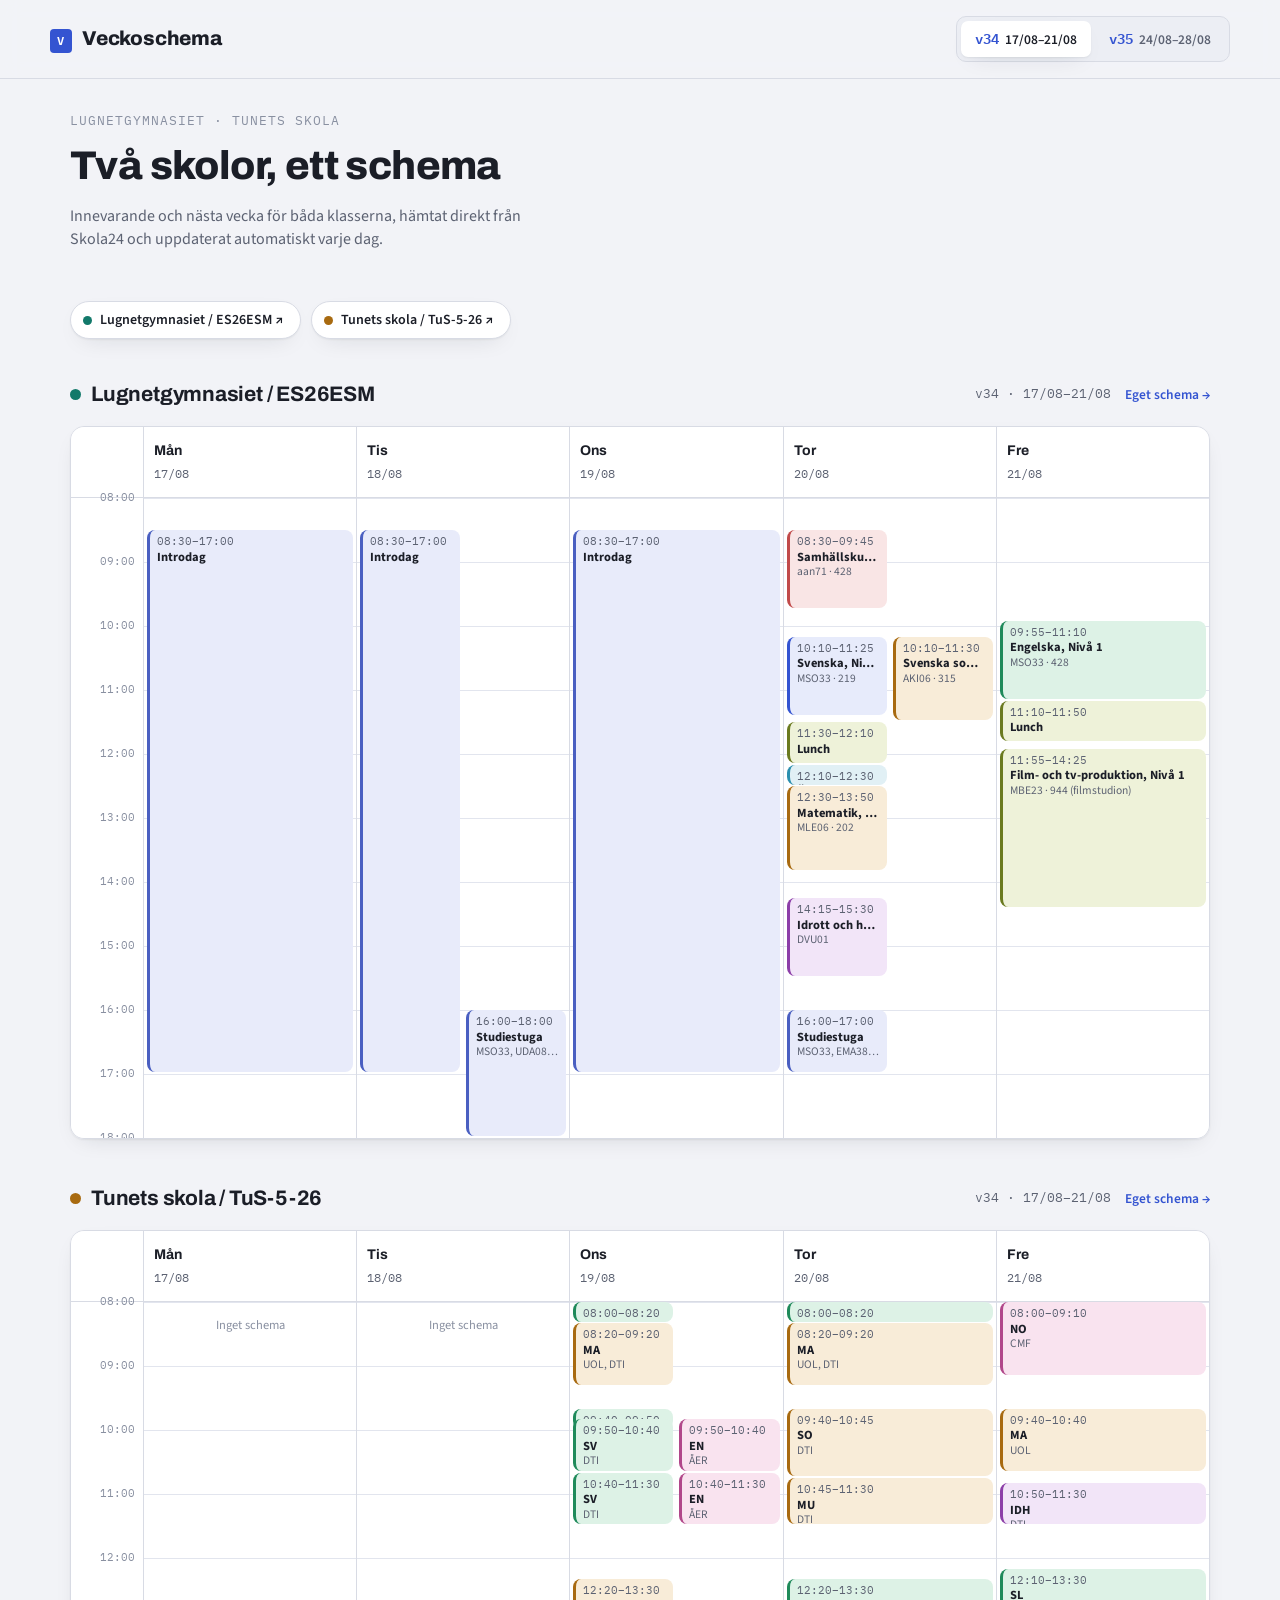
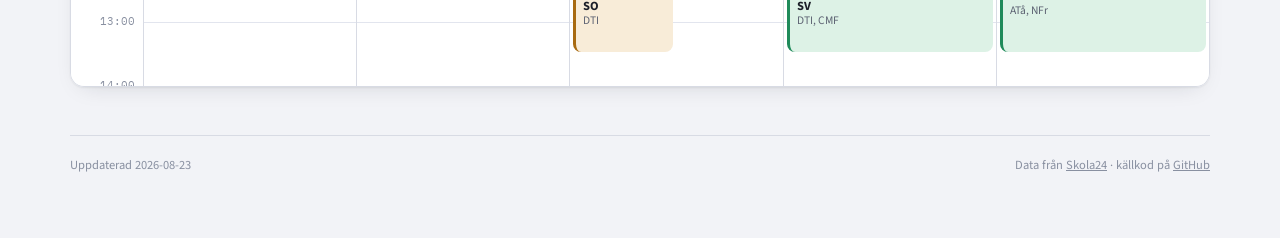
==== index.html @ 5533b7d4 "Bygg veckoschema-sajt för GitHub Pages Statisk sajt med översikt över båda skolorna (index.html) och" ====
<!doctype html>
<html lang="sv">
<head>
<meta charset="utf-8">
<meta name="viewport" content="width=device-width, initial-scale=1">
<title>Veckoschema</title>
<meta name="description" content="Skolschema för Lugnetgymnasiet och Tunets skola, innevarande och nästa vecka.">
<link rel="preconnect" href="https://fonts.googleapis.com">
<link rel="preconnect" href="https://fonts.gstatic.com" crossorigin>
<link href="https://fonts.googleapis.com/css2?family=Archivo:wght@600;700;800&family=Source+Sans+3:wght@400;500;600;700&family=IBM+Plex+Mono:wght@400;500;600&display=swap" rel="stylesheet">
<link rel="stylesheet" href="assets/style.css">
<link rel="icon" href="data:image/svg+xml,<svg xmlns=%22http://www.w3.org/2000/svg%22 viewBox=%220 0 100 100%22><text y=%22.9em%22 font-size=%2290%22>🗓️</text></svg>">
</head>
<body>
<header class="site-header">
  <div class="site-header__inner">
    <a class="brand" href="index.html">
      <span class="brand__mark">V</span>
      <span class="brand__name">Veckoschema</span>
    </a>
    <div id="week-switcher-slot"></div>
  </div>
</header>

<main class="page">
  <div class="hero">
    <span class="hero__eyebrow">Lugnetgymnasiet · Tunets skola</span>
    <h1>Två skolor, ett schema</h1>
    <p>Innevarande och nästa vecka för båda klasserna, hämtat direkt från Skola24 och uppdaterat automatiskt varje dag.</p>
  </div>

  <div id="app">
    <p class="load-state">Läser in schema…</p>
  </div>

  <footer class="site-footer">
    <span id="updated-note"></span>
    <span>Data från <a href="https://web.skola24.se" target="_blank" rel="noopener">Skola24</a> · källkod på <a href="https://github.com/daniel-oster/schema" target="_blank" rel="noopener">GitHub</a></span>
  </footer>
</main>

<script src="assets/app.js"></script>
<script>initIndexPage();</script>
</body>
</html>
---- assets/style.css ----
/* ---------------------------------------------------------------------
   Veckoschema — design tokens
   Light palette lives on bare :root. Dark redefines tokens twice: once
   for the OS-level preference (guarded so an explicit light choice
   wins), once for an explicit [data-theme="dark"] toggle.
------------------------------------------------------------------------ */

:root {
  --bg: #f2f3f7;
  --surface: #ffffff;
  --surface-2: #eceef4;
  --surface-3: #e2e5ee;
  --border: #d8dbe4;
  --text: #1b1e27;
  --text-muted: #5c6272;
  --text-faint: #8990a1;

  --accent: #3454d1;
  --accent-strong: #263e9e;
  --accent-tint: #e7ebfb;
  --accent-contrast: #ffffff;

  --school-a: #12796a;
  --school-a-tint: #dff2ee;
  --school-b: #a86a10;
  --school-b-tint: #f8ecd8;

  --shadow: 0 1px 2px rgba(23, 26, 38, 0.06), 0 8px 24px -12px rgba(23, 26, 38, 0.18);

  --cat-0: #3454d1;
  --cat-1: #12796a;
  --cat-2: #a86a10;
  --cat-3: #8c3ea8;
  --cat-4: #c14a4a;
  --cat-5: #2b8fae;
  --cat-6: #6a7a1f;
  --cat-7: #b1478a;
  --cat-8: #4a5fc1;
  --cat-9: #1f8a5a;

  --cat-0-tint: #e7ebfb;
  --cat-1-tint: #dff2ee;
  --cat-2-tint: #f8ecd8;
  --cat-3-tint: #f2e5f8;
  --cat-4-tint: #f9e5e5;
  --cat-5-tint: #e1f0f5;
  --cat-6-tint: #eef2d9;
  --cat-7-tint: #f9e3ef;
  --cat-8-tint: #e8ebfa;
  --cat-9-tint: #ddf2e6;

  --font-display: "Archivo", "Arial Narrow", sans-serif;
  --font-body: "Source Sans 3", "Segoe UI", sans-serif;
  --font-mono: "IBM Plex Mono", "SFMono-Regular", Consolas, monospace;

  color-scheme: light;
}

@media (prefers-color-scheme: dark) {
  :root:not([data-theme="light"]) {
    --bg: #12141b;
    --surface: #1a1d26;
    --surface-2: #21252f;
    --surface-3: #2a2f3b;
    --border: #343a48;
    --text: #e8eaf1;
    --text-muted: #9aa1b3;
    --text-faint: #6c7386;

    --accent: #8098ff;
    --accent-strong: #aebbff;
    --accent-tint: #212a4a;
    --accent-contrast: #0d1020;

    --school-a: #4bd2b8;
    --school-a-tint: #113630;
    --school-b: #eab255;
    --school-b-tint: #3c2c10;

    --shadow: 0 1px 2px rgba(0, 0, 0, 0.3), 0 12px 28px -14px rgba(0, 0, 0, 0.6);

    --cat-0: #8098ff;
    --cat-1: #4bd2b8;
    --cat-2: #eab255;
    --cat-3: #cf90e6;
    --cat-4: #e58a8a;
    --cat-5: #7bc7e0;
    --cat-6: #b8cc5a;
    --cat-7: #e594c1;
    --cat-8: #9aa8ff;
    --cat-9: #6fd99a;

    --cat-0-tint: #212a4a;
    --cat-1-tint: #113630;
    --cat-2-tint: #3c2c10;
    --cat-3-tint: #341f3c;
    --cat-4-tint: #3a2020;
    --cat-5-tint: #17323c;
    --cat-6-tint: #2c3312;
    --cat-7-tint: #3a2030;
    --cat-8-tint: #232a4a;
    --cat-9-tint: #123626;

    color-scheme: dark;
  }
}

:root[data-theme="dark"] {
  --bg: #12141b;
  --surface: #1a1d26;
  --surface-2: #21252f;
  --surface-3: #2a2f3b;
  --border: #343a48;
  --text: #e8eaf1;
  --text-muted: #9aa1b3;
  --text-faint: #6c7386;

  --accent: #8098ff;
  --accent-strong: #aebbff;
  --accent-tint: #212a4a;
  --accent-contrast: #0d1020;

  --school-a: #4bd2b8;
  --school-a-tint: #113630;
  --school-b: #eab255;
  --school-b-tint: #3c2c10;

  --shadow: 0 1px 2px rgba(0, 0, 0, 0.3), 0 12px 28px -14px rgba(0, 0, 0, 0.6);

  --cat-0: #8098ff;
  --cat-1: #4bd2b8;
  --cat-2: #eab255;
  --cat-3: #cf90e6;
  --cat-4: #e58a8a;
  --cat-5: #7bc7e0;
  --cat-6: #b8cc5a;
  --cat-7: #e594c1;
  --cat-8: #9aa8ff;
  --cat-9: #6fd99a;

  --cat-0-tint: #212a4a;
  --cat-1-tint: #113630;
  --cat-2-tint: #3c2c10;
  --cat-3-tint: #341f3c;
  --cat-4-tint: #3a2020;
  --cat-5-tint: #17323c;
  --cat-6-tint: #2c3312;
  --cat-7-tint: #3a2030;
  --cat-8-tint: #232a4a;
  --cat-9-tint: #123626;

  color-scheme: dark;
}

/* ------------------------------ Reset ------------------------------ */

*,
*::before,
*::after {
  box-sizing: border-box;
}

html {
  -webkit-text-size-adjust: 100%;
}

body {
  margin: 0;
  background: var(--bg);
  color: var(--text);
  font-family: var(--font-body);
  font-size: 16px;
  line-height: 1.45;
  -webkit-font-smoothing: antialiased;
}

h1, h2, h3, p {
  margin: 0;
}

a {
  color: var(--accent);
}

button {
  font: inherit;
  color: inherit;
}

@media (prefers-reduced-motion: reduce) {
  * {
    animation-duration: 0.001ms !important;
    transition-duration: 0.001ms !important;
  }
}

/* ------------------------------ Shell ------------------------------ */

.page {
  max-width: 1180px;
  margin: 0 auto;
  padding: 0 20px 64px;
}

.site-header {
  position: sticky;
  top: 0;
  z-index: 20;
  background: color-mix(in srgb, var(--bg) 88%, transparent);
  backdrop-filter: blur(10px);
  border-bottom: 1px solid var(--border);
  padding: 16px 20px;
  margin-bottom: 28px;
}

.site-header__inner {
  max-width: 1180px;
  margin: 0 auto;
  display: flex;
  flex-wrap: wrap;
  align-items: center;
  justify-content: space-between;
  gap: 14px;
}

.brand {
  display: flex;
  align-items: baseline;
  gap: 10px;
  text-decoration: none;
  color: var(--text);
}

.brand__mark {
  font-family: var(--font-mono);
  font-size: 12px;
  font-weight: 600;
  letter-spacing: 0.08em;
  color: var(--accent-contrast);
  background: var(--accent);
  padding: 3px 7px;
  border-radius: 4px;
}

.brand__name {
  font-family: var(--font-display);
  font-weight: 800;
  font-size: 20px;
  letter-spacing: -0.01em;
}

.back-link {
  font-family: var(--font-body);
  font-weight: 600;
  font-size: 14px;
  text-decoration: none;
  color: var(--text-muted);
  display: inline-flex;
  align-items: center;
  gap: 6px;
}

.back-link:hover {
  color: var(--accent);
}

/* --------------------------- Week switcher -------------------------- */

.week-switcher {
  display: inline-flex;
  gap: 4px;
  background: var(--surface-2);
  border: 1px solid var(--border);
  border-radius: 10px;
  padding: 4px;
}

.week-btn {
  appearance: none;
  border: none;
  background: transparent;
  color: var(--text-muted);
  border-radius: 7px;
  padding: 7px 14px;
  font-weight: 600;
  font-size: 13.5px;
  cursor: pointer;
  white-space: nowrap;
}

.week-btn[aria-pressed="true"] {
  background: var(--surface);
  color: var(--text);
  box-shadow: var(--shadow);
}

.week-btn__num {
  font-family: var(--font-mono);
  color: var(--accent);
  margin-right: 6px;
}

.week-btn[aria-pressed="true"] .week-btn__num {
  color: var(--accent);
}

.updated-note {
  font-size: 12.5px;
  color: var(--text-faint);
  font-family: var(--font-mono);
}

/* ------------------------------ Hero -------------------------------- */

.hero {
  padding: 4px 0 28px;
}

.hero__eyebrow {
  font-family: var(--font-mono);
  font-size: 12.5px;
  letter-spacing: 0.08em;
  text-transform: uppercase;
  color: var(--text-faint);
  margin-bottom: 8px;
  display: block;
}

.hero h1 {
  font-family: var(--font-display);
  font-weight: 800;
  font-size: clamp(28px, 4vw, 40px);
  letter-spacing: -0.015em;
  text-wrap: balance;
}

.hero p {
  margin-top: 10px;
  color: var(--text-muted);
  max-width: 60ch;
}

/* ---------------------------- Quick nav ------------------------------ */

.quick-nav {
  display: flex;
  flex-wrap: wrap;
  gap: 10px;
  margin: 22px 0 40px;
}

.quick-nav a {
  display: inline-flex;
  align-items: center;
  gap: 8px;
  text-decoration: none;
  background: var(--surface);
  border: 1px solid var(--border);
  border-radius: 999px;
  padding: 8px 16px 8px 12px;
  font-weight: 600;
  font-size: 14px;
  color: var(--text);
  box-shadow: var(--shadow);
}

.quick-nav .dot {
  width: 9px;
  height: 9px;
  border-radius: 50%;
  flex: none;
}

/* --------------------------- School section --------------------------- */

.school-section {
  margin-bottom: 44px;
}

.school-head {
  display: flex;
  align-items: center;
  justify-content: space-between;
  flex-wrap: wrap;
  gap: 12px;
  margin-bottom: 16px;
}

.school-head__title {
  display: flex;
  align-items: center;
  gap: 10px;
}

.dot {
  width: 11px;
  height: 11px;
  border-radius: 50%;
  flex: none;
}

.school-head h2 {
  font-family: var(--font-display);
  font-weight: 700;
  font-size: 21px;
  letter-spacing: -0.01em;
}

.school-head__meta {
  font-size: 13px;
  color: var(--text-muted);
  font-family: var(--font-mono);
}

.open-link {
  font-size: 13.5px;
  font-weight: 600;
  text-decoration: none;
  color: var(--accent);
  white-space: nowrap;
}

/* ------------------------------ Day grid ------------------------------ */

.grid-scroll {
  overflow-x: auto;
  border: 1px solid var(--border);
  border-radius: 14px;
  background: var(--surface);
  box-shadow: var(--shadow);
}

.day-grid {
  display: grid;
  min-width: 640px;
}

.day-grid__row-header {
  display: grid;
  grid-template-columns: var(--grid-cols);
  border-bottom: 1px solid var(--border);
}

.gutter-cell {
  padding: 12px 10px;
}

.day-col__header {
  padding: 12px 10px;
  text-align: left;
  border-left: 1px solid var(--border);
}

.day-col__header .weekday {
  font-family: var(--font-display);
  font-weight: 700;
  font-size: 14px;
}

.day-col__header .date {
  font-family: var(--font-mono);
  font-size: 12px;
  color: var(--text-muted);
}

.day-col__header.is-today {
  background: var(--accent-tint);
}

.day-col__header.is-today .weekday {
  color: var(--accent-strong);
}

.day-grid__body {
  display: grid;
  grid-template-columns: var(--grid-cols);
  position: relative;
}

.gutter {
  position: relative;
  border-right: none;
}

.gutter__label {
  position: absolute;
  right: 8px;
  transform: translateY(-50%);
  font-family: var(--font-mono);
  font-size: 11px;
  color: var(--text-faint);
}

.day-col {
  position: relative;
  border-left: 1px solid var(--border);
}

.hour-line {
  position: absolute;
  left: 0;
  right: 0;
  border-top: 1px solid var(--surface-3);
}

.now-line {
  position: absolute;
  left: 0;
  right: 0;
  border-top: 2px solid var(--accent);
  z-index: 5;
}

.now-line::before {
  content: "";
  position: absolute;
  left: -4px;
  top: -4px;
  width: 8px;
  height: 8px;
  border-radius: 50%;
  background: var(--accent);
}

.lesson {
  position: absolute;
  left: 3px;
  right: 3px;
  border-radius: 8px;
  padding: 5px 7px;
  overflow: hidden;
  border-left: 3px solid var(--cat-color, var(--accent));
  background: var(--cat-tint, var(--accent-tint));
  font-size: 12.5px;
  line-height: 1.3;
}

.lesson__time {
  font-family: var(--font-mono);
  font-size: 10.5px;
  color: var(--text-muted);
  display: block;
}

.lesson__subject {
  font-weight: 700;
  color: var(--text);
  display: block;
  white-space: nowrap;
  overflow: hidden;
  text-overflow: ellipsis;
}

.lesson__meta {
  color: var(--text-muted);
  display: block;
  white-space: nowrap;
  overflow: hidden;
  text-overflow: ellipsis;
  font-size: 11.5px;
}

.empty-note {
  position: absolute;
  top: 14px;
  left: 0;
  right: 0;
  text-align: center;
  color: var(--text-faint);
  font-size: 12.5px;
}

/* ------------------------------- Footer -------------------------------- */

.site-footer {
  margin-top: 48px;
  padding-top: 20px;
  border-top: 1px solid var(--border);
  color: var(--text-faint);
  font-size: 12.5px;
  display: flex;
  flex-wrap: wrap;
  gap: 8px 16px;
  justify-content: space-between;
}

.site-footer a {
  color: var(--text-faint);
}

/* ------------------------------- States --------------------------------- */

.load-state {
  padding: 60px 0;
  text-align: center;
  color: var(--text-muted);
}

.load-state.is-error {
  color: var(--cat-4);
}

:focus-visible {
  outline: 2px solid var(--accent);
  outline-offset: 2px;
}

@media (max-width: 640px) {
  .page {
    padding: 0 12px 48px;
  }

  .site-header {
    padding: 12px;
  }
}
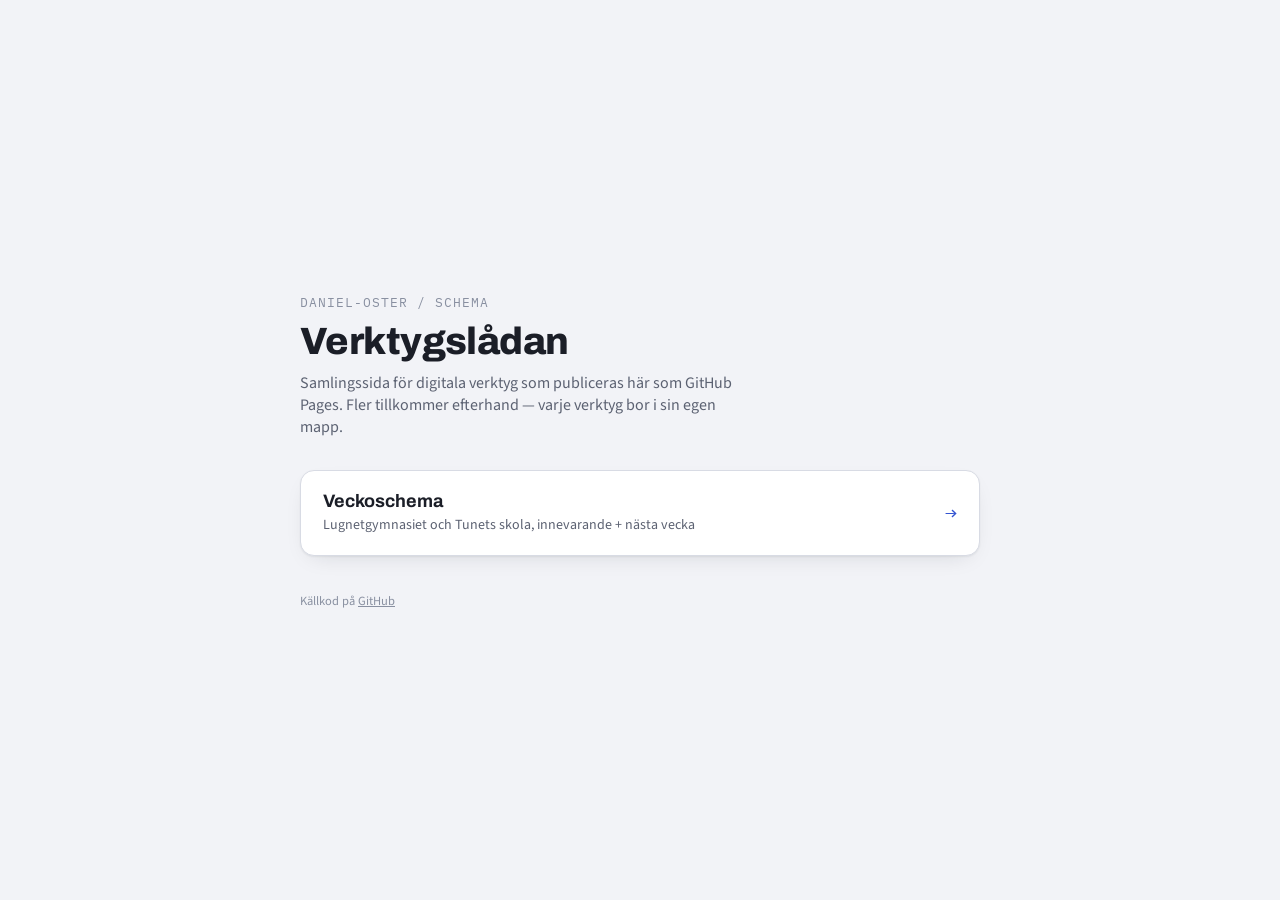
==== commit 1b02f379: "Flytta veckoschemat till schedule/ och lägg till en verktygshubb Roten är nu en lätt landningssida s" ====
--- a/index.html
+++ b/index.html
@@ -3,43 +3,146 @@
 <head>
 <meta charset="utf-8">
 <meta name="viewport" content="width=device-width, initial-scale=1">
-<title>Veckoschema</title>
-<meta name="description" content="Skolschema för Lugnetgymnasiet och Tunets skola, innevarande och nästa vecka.">
+<title>Verktygslådan</title>
+<meta name="description" content="Samlingssida för familjens digitala verktyg, publicerade som GitHub Pages.">
 <link rel="preconnect" href="https://fonts.googleapis.com">
 <link rel="preconnect" href="https://fonts.gstatic.com" crossorigin>
 <link href="https://fonts.googleapis.com/css2?family=Archivo:wght@600;700;800&family=Source+Sans+3:wght@400;500;600;700&family=IBM+Plex+Mono:wght@400;500;600&display=swap" rel="stylesheet">
-<link rel="stylesheet" href="assets/style.css">
-<link rel="icon" href="data:image/svg+xml,<svg xmlns=%22http://www.w3.org/2000/svg%22 viewBox=%220 0 100 100%22><text y=%22.9em%22 font-size=%2290%22>🗓️</text></svg>">
+<link rel="icon" href="data:image/svg+xml,<svg xmlns=%22http://www.w3.org/2000/svg%22 viewBox=%220 0 100 100%22><text y=%22.9em%22 font-size=%2290%22>🧰</text></svg>">
+<style>
+  :root {
+    --bg: #f2f3f7;
+    --surface: #ffffff;
+    --border: #d8dbe4;
+    --text: #1b1e27;
+    --text-muted: #5c6272;
+    --text-faint: #8990a1;
+    --accent: #3454d1;
+    --accent-tint: #e7ebfb;
+    --shadow: 0 1px 2px rgba(23, 26, 38, 0.06), 0 8px 24px -12px rgba(23, 26, 38, 0.18);
+    color-scheme: light;
+  }
+  @media (prefers-color-scheme: dark) {
+    :root:not([data-theme="light"]) {
+      --bg: #12141b;
+      --surface: #1a1d26;
+      --border: #343a48;
+      --text: #e8eaf1;
+      --text-muted: #9aa1b3;
+      --text-faint: #6c7386;
+      --accent: #8098ff;
+      --accent-tint: #212a4a;
+      --shadow: 0 1px 2px rgba(0, 0, 0, 0.3), 0 12px 28px -14px rgba(0, 0, 0, 0.6);
+      color-scheme: dark;
+    }
+  }
+  :root[data-theme="dark"] {
+    --bg: #12141b;
+    --surface: #1a1d26;
+    --border: #343a48;
+    --text: #e8eaf1;
+    --text-muted: #9aa1b3;
+    --text-faint: #6c7386;
+    --accent: #8098ff;
+    --accent-tint: #212a4a;
+    --shadow: 0 1px 2px rgba(0, 0, 0, 0.3), 0 12px 28px -14px rgba(0, 0, 0, 0.6);
+    color-scheme: dark;
+  }
+  * { box-sizing: border-box; }
+  body {
+    margin: 0;
+    min-height: 100vh;
+    display: flex;
+    align-items: center;
+    background: var(--bg);
+    color: var(--text);
+    font-family: "Source Sans 3", "Segoe UI", sans-serif;
+  }
+  main {
+    max-width: 720px;
+    margin: 0 auto;
+    padding: 48px 20px;
+    width: 100%;
+  }
+  .eyebrow {
+    font-family: "IBM Plex Mono", monospace;
+    font-size: 12.5px;
+    letter-spacing: 0.08em;
+    text-transform: uppercase;
+    color: var(--text-faint);
+  }
+  h1 {
+    font-family: "Archivo", sans-serif;
+    font-weight: 800;
+    font-size: clamp(28px, 5vw, 38px);
+    letter-spacing: -0.015em;
+    margin: 8px 0 10px;
+    text-wrap: balance;
+  }
+  p.lead {
+    color: var(--text-muted);
+    max-width: 55ch;
+    margin: 0 0 32px;
+  }
+  .tools {
+    display: grid;
+    gap: 14px;
+  }
+  .tool-card {
+    display: flex;
+    align-items: center;
+    justify-content: space-between;
+    gap: 16px;
+    text-decoration: none;
+    color: var(--text);
+    background: var(--surface);
+    border: 1px solid var(--border);
+    border-radius: 14px;
+    padding: 20px 22px;
+    box-shadow: var(--shadow);
+  }
+  .tool-card__title {
+    font-family: "Archivo", sans-serif;
+    font-weight: 700;
+    font-size: 18px;
+  }
+  .tool-card__desc {
+    color: var(--text-muted);
+    font-size: 14px;
+    margin-top: 4px;
+  }
+  .tool-card__arrow {
+    font-family: "IBM Plex Mono", monospace;
+    color: var(--accent);
+    font-size: 20px;
+    flex: none;
+  }
+  footer {
+    margin-top: 36px;
+    font-size: 12.5px;
+    color: var(--text-faint);
+  }
+  footer a { color: var(--text-faint); }
+  :focus-visible { outline: 2px solid var(--accent); outline-offset: 2px; }
+</style>
 </head>
 <body>
-<header class="site-header">
-  <div class="site-header__inner">
-    <a class="brand" href="index.html">
-      <span class="brand__mark">V</span>
-      <span class="brand__name">Veckoschema</span>
+<main>
+  <span class="eyebrow">daniel-oster / schema</span>
+  <h1>Verktygslådan</h1>
+  <p class="lead">Samlingssida för digitala verktyg som publiceras här som GitHub Pages. Fler tillkommer efterhand — varje verktyg bor i sin egen mapp.</p>
+
+  <div class="tools">
+    <a class="tool-card" href="schedule/">
+      <div>
+        <div class="tool-card__title">Veckoschema</div>
+        <div class="tool-card__desc">Lugnetgymnasiet och Tunets skola, innevarande + nästa vecka</div>
+      </div>
+      <span class="tool-card__arrow">→</span>
     </a>
-    <div id="week-switcher-slot"></div>
-  </div>
-</header>
-
-<main class="page">
-  <div class="hero">
-    <span class="hero__eyebrow">Lugnetgymnasiet · Tunets skola</span>
-    <h1>Två skolor, ett schema</h1>
-    <p>Innevarande och nästa vecka för båda klasserna, hämtat direkt från Skola24 och uppdaterat automatiskt varje dag.</p>
   </div>
 
-  <div id="app">
-    <p class="load-state">Läser in schema…</p>
-  </div>
-
-  <footer class="site-footer">
-    <span id="updated-note"></span>
-    <span>Data från <a href="https://web.skola24.se" target="_blank" rel="noopener">Skola24</a> · källkod på <a href="https://github.com/daniel-oster/schema" target="_blank" rel="noopener">GitHub</a></span>
-  </footer>
+  <footer>Källkod på <a href="https://github.com/daniel-oster/schema" target="_blank" rel="noopener">GitHub</a></footer>
 </main>
-
-<script src="assets/app.js"></script>
-<script>initIndexPage();</script>
 </body>
 </html>
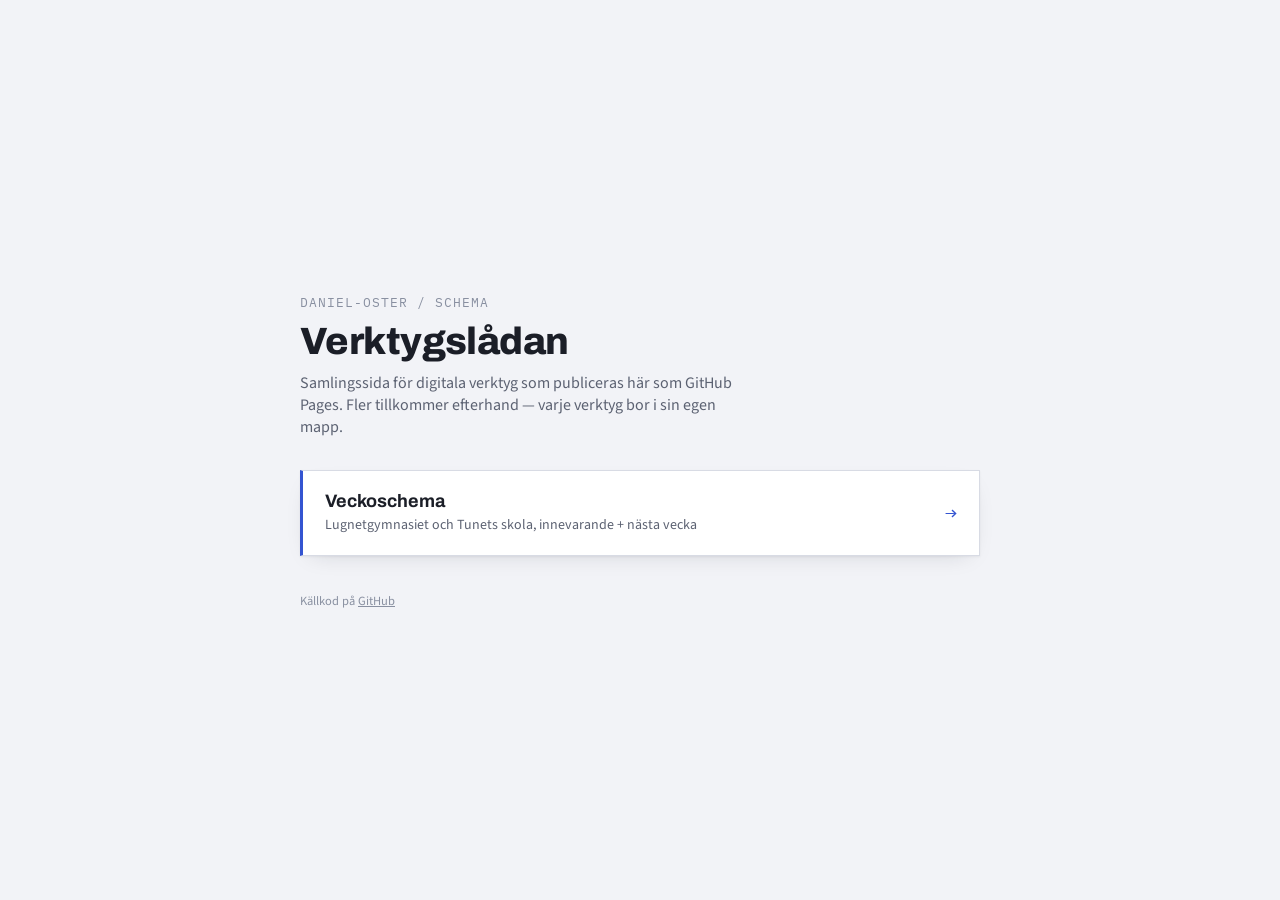
==== commit 421140c3: "Gör att hela schemat syns, och räta upp designen Veckovyn dolde det mesta av sig själv: ämnen kortad" ====
--- a/index.html
+++ b/index.html
@@ -2,7 +2,7 @@
 <html lang="sv">
 <head>
 <meta charset="utf-8">
-<meta name="viewport" content="width=device-width, initial-scale=1">
+<meta name="viewport" content="width=device-width, initial-scale=1, viewport-fit=cover">
 <title>Verktygslådan</title>
 <meta name="description" content="Samlingssida för familjens digitala verktyg, publicerade som GitHub Pages.">
 <link rel="preconnect" href="https://fonts.googleapis.com">
@@ -97,7 +97,7 @@
     color: var(--text);
     background: var(--surface);
     border: 1px solid var(--border);
-    border-radius: 14px;
+    border-left: 3px solid var(--accent);
     padding: 20px 22px;
     box-shadow: var(--shadow);
   }
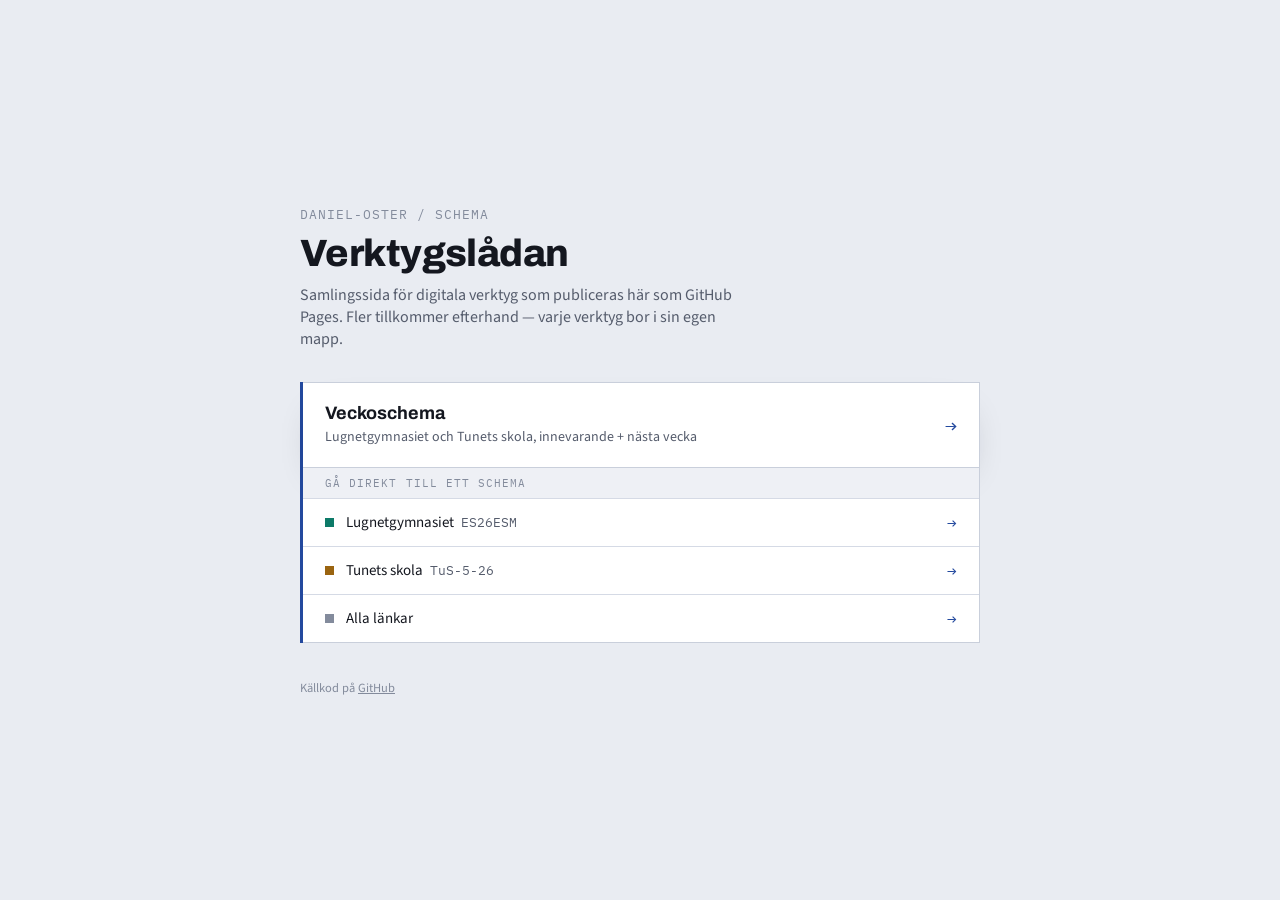
==== commit 3318af49: "Länka direkt till varje schema från startsidan, dämpa nu-linjen Startsidan hade bara en länk in i Ve" ====
--- a/index.html
+++ b/index.html
@@ -11,41 +11,53 @@
 <link rel="icon" href="data:image/svg+xml,<svg xmlns=%22http://www.w3.org/2000/svg%22 viewBox=%220 0 100 100%22><text y=%22.9em%22 font-size=%2290%22>🧰</text></svg>">
 <style>
   :root {
-    --bg: #f2f3f7;
+    --bg: #e9ecf2;
     --surface: #ffffff;
-    --border: #d8dbe4;
-    --text: #1b1e27;
-    --text-muted: #5c6272;
-    --text-faint: #8990a1;
-    --accent: #3454d1;
-    --accent-tint: #e7ebfb;
-    --shadow: 0 1px 2px rgba(23, 26, 38, 0.06), 0 8px 24px -12px rgba(23, 26, 38, 0.18);
+    --surface-2: #eef0f5;
+    --border: #c9cfdb;
+    --rule: #d5dae5;
+    --text: #14171f;
+    --text-muted: #555c6c;
+    --text-faint: #838b9c;
+    --ink: #14171f;
+    --accent: #23499e;
+    --school-a: #0d7a68;
+    --school-b: #9a6410;
+    --shadow: 0 1px 0 rgba(20, 23, 31, 0.06), 0 18px 40px -22px rgba(20, 23, 31, 0.45);
     color-scheme: light;
   }
   @media (prefers-color-scheme: dark) {
     :root:not([data-theme="light"]) {
-      --bg: #12141b;
-      --surface: #1a1d26;
-      --border: #343a48;
-      --text: #e8eaf1;
-      --text-muted: #9aa1b3;
-      --text-faint: #6c7386;
-      --accent: #8098ff;
-      --accent-tint: #212a4a;
-      --shadow: 0 1px 2px rgba(0, 0, 0, 0.3), 0 12px 28px -14px rgba(0, 0, 0, 0.6);
+      --bg: #0e1116;
+      --surface: #161a21;
+      --surface-2: #1c212a;
+      --border: #303743;
+      --rule: #232935;
+      --text: #e7eaf1;
+      --text-muted: #98a0b1;
+      --text-faint: #6a7284;
+      --ink: #e7eaf1;
+      --accent: #8aa6ff;
+      --school-a: #43cfb4;
+      --school-b: #e6ae52;
+      --shadow: 0 1px 0 rgba(0, 0, 0, 0.4), 0 22px 46px -24px rgba(0, 0, 0, 0.85);
       color-scheme: dark;
     }
   }
   :root[data-theme="dark"] {
-    --bg: #12141b;
-    --surface: #1a1d26;
-    --border: #343a48;
-    --text: #e8eaf1;
-    --text-muted: #9aa1b3;
-    --text-faint: #6c7386;
-    --accent: #8098ff;
-    --accent-tint: #212a4a;
-    --shadow: 0 1px 2px rgba(0, 0, 0, 0.3), 0 12px 28px -14px rgba(0, 0, 0, 0.6);
+      --bg: #0e1116;
+    --surface: #161a21;
+    --surface-2: #1c212a;
+    --border: #303743;
+    --rule: #232935;
+    --text: #e7eaf1;
+    --text-muted: #98a0b1;
+    --text-faint: #6a7284;
+    --ink: #e7eaf1;
+    --accent: #8aa6ff;
+    --school-a: #43cfb4;
+    --school-b: #e6ae52;
+    --shadow: 0 1px 0 rgba(0, 0, 0, 0.4), 0 22px 46px -24px rgba(0, 0, 0, 0.85);
     color-scheme: dark;
   }
   * { box-sizing: border-box; }
@@ -86,7 +98,7 @@
   }
   .tools {
     display: grid;
-    gap: 14px;
+    gap: 22px;
   }
   .tool-card {
     display: flex;
@@ -97,7 +109,7 @@
     color: var(--text);
     background: var(--surface);
     border: 1px solid var(--border);
-    border-left: 3px solid var(--accent);
+    border-left: 0;
     padding: 20px 22px;
     box-shadow: var(--shadow);
   }
@@ -116,6 +128,64 @@
     color: var(--accent);
     font-size: 20px;
     flex: none;
+  }
+  /* Direct links to one class, hung off the tool they belong to rather
+     than listed as siblings of it — they are ways into Veckoschema, not
+     separate tools. */
+  .tool {
+    border-left: 3px solid var(--accent);
+  }
+  .tool-links {
+    display: grid;
+    gap: 1px;
+    background: var(--rule);
+    border: 1px solid var(--border);
+    border-left: 0;
+    border-top: 0;
+  }
+  .tool-links__label {
+    grid-column: 1 / -1;
+    background: var(--surface-2);
+    font-family: "IBM Plex Mono", monospace;
+    font-size: 10.5px;
+    letter-spacing: 0.1em;
+    text-transform: uppercase;
+    color: var(--text-faint);
+    padding: 8px 22px;
+  }
+  .tool-link {
+    display: flex;
+    align-items: center;
+    gap: 12px;
+    text-decoration: none;
+    color: var(--text);
+    background: var(--surface);
+    padding: 13px 22px;
+  }
+  .tool-link__dot {
+    width: 9px;
+    height: 9px;
+    flex: none;
+  }
+  .tool-link__name {
+    flex: 1 1 auto;
+    min-width: 0;
+    font-size: 15px;
+  }
+  .tool-link__class {
+    font-family: "IBM Plex Mono", monospace;
+    font-size: 12.5px;
+    color: var(--text-muted);
+    margin-left: 7px;
+  }
+  .tool-link__arrow {
+    font-family: "IBM Plex Mono", monospace;
+    color: var(--accent);
+    flex: none;
+  }
+  .tool-link:hover,
+  .tool-link:active {
+    background: var(--surface-2);
   }
   footer {
     margin-top: 36px;
@@ -133,13 +203,33 @@
   <p class="lead">Samlingssida för digitala verktyg som publiceras här som GitHub Pages. Fler tillkommer efterhand — varje verktyg bor i sin egen mapp.</p>
 
   <div class="tools">
-    <a class="tool-card" href="schedule/">
-      <div>
-        <div class="tool-card__title">Veckoschema</div>
-        <div class="tool-card__desc">Lugnetgymnasiet och Tunets skola, innevarande + nästa vecka</div>
+    <div class="tool">
+      <a class="tool-card" href="schedule/">
+        <div>
+          <div class="tool-card__title">Veckoschema</div>
+          <div class="tool-card__desc">Lugnetgymnasiet och Tunets skola, innevarande + nästa vecka</div>
+        </div>
+        <span class="tool-card__arrow">→</span>
+      </a>
+      <div class="tool-links">
+        <span class="tool-links__label">Gå direkt till ett schema</span>
+        <a class="tool-link" href="schedule/lugnetgymnasiet-es26esm.html">
+          <span class="tool-link__dot" style="background: var(--school-a)"></span>
+          <span class="tool-link__name">Lugnetgymnasiet<span class="tool-link__class">ES26ESM</span></span>
+          <span class="tool-link__arrow">→</span>
+        </a>
+        <a class="tool-link" href="schedule/tunets-skola-tus-5-26.html">
+          <span class="tool-link__dot" style="background: var(--school-b)"></span>
+          <span class="tool-link__name">Tunets skola<span class="tool-link__class">TuS-5-26</span></span>
+          <span class="tool-link__arrow">→</span>
+        </a>
+        <a class="tool-link" href="schedule/links.html">
+          <span class="tool-link__dot" style="background: var(--text-faint)"></span>
+          <span class="tool-link__name">Alla länkar</span>
+          <span class="tool-link__arrow">→</span>
+        </a>
       </div>
-      <span class="tool-card__arrow">→</span>
-    </a>
+    </div>
   </div>
 
   <footer>Källkod på <a href="https://github.com/daniel-oster/schema" target="_blank" rel="noopener">GitHub</a></footer>
